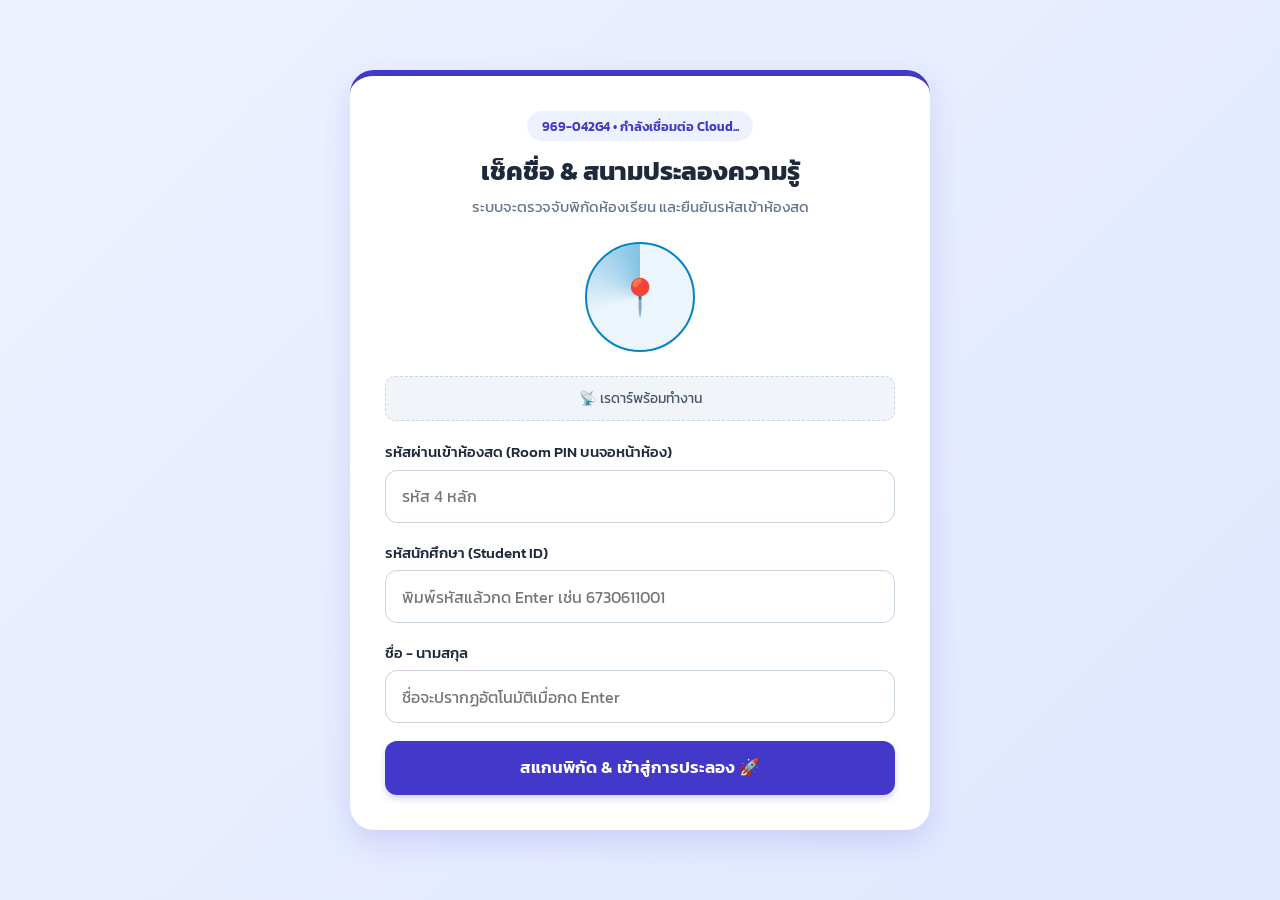
==== index.html @ 0206bb9b "Update index.html" ====
<!DOCTYPE html>
<html lang="th">
<head>
  <meta charset="UTF-8">
  <meta name="viewport" content="width=device-width, initial-scale=1.0">
  <title>AI Class Radar & Arena - 969-042G4</title>
  <link rel="preconnect" href="https://fonts.googleapis.com">
  <link rel="preconnect" href="https://fonts.gstatic.com" crossorigin>
  <link href="https://fonts.googleapis.com/css2?family=Kanit:wght@300;400;500;600;700;800&display=swap" rel="stylesheet">
  
  <style>
    :root {
      --primary: #4338CA;
      --secondary: #059669;
      --accent-amber: #D97706;
      --accent-cyan: #0284C7;
      --dark: #1E293B;
      --light-bg: #F8FAFC;
      --card-bg: #FFFFFF;
      --danger: #DC2626;
    }

    * { box-sizing: border-box; margin: 0; padding: 0; font-family: 'Kanit', sans-serif !important; }
    body {
      background: linear-gradient(135deg, #EEF2FF 0%, #E0E7FF 100%);
      color: var(--dark);
      min-height: 100vh;
      display: flex;
      justify-content: center;
      align-items: center;
      padding: 1.2rem;
    }

    .app-card {
      background: var(--card-bg);
      width: 100%;
      max-width: 580px;
      border-radius: 24px;
      padding: 2.2rem;
      box-shadow: 0 12px 30px rgba(67, 56, 202, 0.15);
      border-top: 6px solid var(--primary);
      text-align: center;
    }

    .badge {
      display: inline-block;
      font-size: 0.8rem;
      font-weight: 600;
      color: var(--primary);
      background: #EEF2FF;
      padding: 0.35rem 0.9rem;
      border-radius: 9999px;
      margin-bottom: 0.6rem;
    }

    h1 { font-size: 1.65rem; font-weight: 700; color: var(--dark); margin-bottom: 0.3rem; }
    p.subtitle { font-size: 0.95rem; color: #64748B; margin-bottom: 1.5rem; }

    .radar-box {
      position: relative;
      width: 110px;
      height: 110px;
      margin: 1rem auto 1.5rem;
      border-radius: 50%;
      background: rgba(2, 132, 199, 0.08);
      border: 2px solid var(--accent-cyan);
      display: flex;
      align-items: center;
      justify-content: center;
      overflow: hidden;
    }

    .radar-sweep {
      position: absolute;
      width: 100%;
      height: 100%;
      border-radius: 50%;
      background: conic-gradient(from 0deg, transparent 70%, rgba(2, 132, 199, 0.45) 100%);
      animation: sweep 2s linear infinite;
    }
    @keyframes sweep { 0% { transform: rotate(0deg); } 100% { transform: rotate(360deg); } }

    .radar-icon { font-size: 2.2rem; z-index: 2; }

    .form-group { margin-bottom: 1.1rem; text-align: left; }
    label { display: block; font-weight: 500; margin-bottom: 0.4rem; font-size: 0.95rem; }
    input[type="text"] {
      width: 100%;
      padding: 0.85rem 1rem;
      border: 1.5px solid #CBD5E1;
      border-radius: 12px;
      font-size: 1rem;
      outline: none;
      transition: all 0.2s;
    }
    input[type="text"]:focus { border-color: var(--primary); }

    .btn {
      width: 100%;
      padding: 0.9rem;
      background: var(--primary);
      color: white;
      border: none;
      border-radius: 12px;
      font-size: 1.05rem;
      font-weight: 600;
      cursor: pointer;
      transition: all 0.2s;
      box-shadow: 0 4px 6px rgba(67, 56, 202, 0.2);
    }
    .btn:hover { background: #3730A3; transform: translateY(-1px); }
    .btn-secondary { background: var(--secondary); }

    .geo-status {
      font-size: 0.88rem;
      padding: 0.7rem;
      border-radius: 10px;
      background: #F1F5F9;
      color: #475569;
      margin-bottom: 1.2rem;
      border: 1px dashed #CBD5E1;
    }

    .game-header {
      display: flex;
      justify-content: space-between;
      align-items: center;
      margin-bottom: 1.2rem;
      padding-bottom: 0.8rem;
      border-bottom: 1px solid #E2E8F0;
    }
    .timer { font-weight: 700; color: var(--accent-amber); font-size: 1.15rem; }
    .score-badge { background: #ECFDF5; color: var(--secondary); padding: 0.3rem 0.8rem; border-radius: 8px; font-weight: 600; }
    .question-box { font-size: 1.15rem; font-weight: 600; margin-bottom: 1.5rem; text-align: left; min-height: 3.5rem; }
    .options-grid { display: flex; flex-direction: column; gap: 0.8rem; }
    .opt-btn {
      background: #F8FAFC;
      border: 1.5px solid #E2E8F0;
      padding: 1rem;
      border-radius: 14px;
      font-size: 0.95rem;
      text-align: left;
      cursor: pointer;
      transition: all 0.15s;
    }
    .opt-btn:hover { border-color: var(--primary); background: #EEF2FF; }
    .opt-btn.correct { background: #DEF7EC; border-color: var(--secondary); color: #03543F; font-weight: 600; }
    .opt-btn.wrong { background: #FDE8E8; border-color: var(--danger); color: #9B1C1C; }

    .leaderboard-box {
      background: #F8FAFC;
      border-radius: 16px;
      padding: 1rem;
      margin: 1.2rem 0;
      border: 1.5px solid #E2E8F0;
      max-height: 240px;
      overflow-y: auto;
    }
    .rank-item {
      display: flex;
      justify-content: space-between;
      align-items: center;
      padding: 0.65rem 0.8rem;
      margin-bottom: 0.4rem;
      border-radius: 10px;
      background: white;
      border: 1px solid #E2E8F0;
      font-size: 0.9rem;
    }
    .rank-item.my-rank { background: #EEF2FF; border: 1.5px solid var(--primary); font-weight: 600; }

    .hidden { display: none !important; }
  </style>
</head>
<body>

  <div class="app-card">
    <!-- STEP 1 -->
    <div id="step-register">
      <div class="badge" id="currentSessionTag">969-042G4 • กำลังเชื่อมต่อ Cloud...</div>
      <h1>เช็คชื่อ & สนามประลองความรู้</h1>
      <p class="subtitle">ระบบจะตรวจจับพิกัดห้องเรียน และยืนยันรหัสเข้าห้องสด</p>

      <div class="radar-box">
        <div class="radar-sweep"></div>
        <div class="radar-icon">📍</div>
      </div>

      <div class="geo-status" id="geoStatus">กำลังเตรียมระบบเชื่อมโยงข้อมูล...</div>

      <div class="form-group">
        <label for="roomPin">รหัสผ่านเข้าห้องสด (Room PIN บนจอหน้าห้อง)</label>
        <input type="text" id="roomPin" placeholder="รหัส 4 หลัก" maxlength="4" inputmode="numeric" oninput="verifyRoomPinLive()">
        <small id="pinFeedback" style="display:block; margin-top:0.3rem; font-size:0.85rem; font-weight:500;"></small>
      </div>

      <div class="form-group">
        <label for="stuId">รหัสนักศึกษา (Student ID)</label>
        <input type="text" id="stuId" placeholder="พิมพ์รหัสแล้วกด Enter เช่น 6730611001" onkeydown="handleIdEnter(event)" oninput="autoFillName()" onblur="autoFillName()">
      </div>

      <div class="form-group">
        <label for="stuName">ชื่อ - นามสกุล</label>
        <input type="text" id="stuName" placeholder="ชื่อจะปรากฏอัตโนมัติเมื่อกด Enter" readonly>
      </div>

      <button class="btn" onclick="verifyAndStart()">สแกนพิกัด & เข้าสู่การประลอง 🚀</button>
    </div>

    <!-- STEP 2 -->
    <div id="step-quiz" class="hidden">
      <div class="game-header">
        <span id="stuInfoDisplay" style="font-weight: 500; font-size: 0.9rem; color:#64748B;"></span>
        <span class="timer" id="timer">⏱️ 15s</span>
      </div>
      
      <div style="display: flex; justify-content: space-between; margin-bottom: 0.5rem; font-size: 0.85rem; color:#64748B;">
        <span id="qCountDisplay">คำถาม 1/4</span>
        <span class="score-badge" id="scoreDisplay">คะแนนสะสม: 0</span>
      </div>

      <div class="question-box" id="questionText">กำลังโหลดข้อสอบ...</div>
      <div class="options-grid" id="optionsContainer"></div>
    </div>

    <!-- STEP 3 -->
    <div id="step-result" class="hidden">
      <div style="font-size: 2.8rem;">🏆</div>
      <h2 style="font-size: 1.5rem; color: var(--dark);">ยืนยันการเข้าเรียนสำเร็จ!</h2>
      <p class="subtitle" style="margin-bottom: 0.8rem;">คะแนนประจำคาบของคุณ: <strong id="myFinalScore" style="color: var(--primary); font-size: 1.3rem;"></strong></p>

      <h3 style="text-align: left; font-size: 1rem; color:#475569; margin-top: 1rem;">🔥 ตารางอันดับประจำคาบ (Live Leaderboard)</h3>
      <div class="leaderboard-box" id="leaderboardList"></div>

      <button class="btn btn-secondary" onclick="location.reload()">เสร็จสิ้น</button>
    </div>
  </div>

  <script>
    // *************************************************************
    // วาง Database URL ของ Firebase เดียวกับหน้าอาจารย์ (ต้องลงท้ายด้วย /)
    // *************************************************************
    const FIREBASE_DB_URL = "https://class-psu-default-rtdb.asia-southeast1.firebasedatabase.app/";

    // พิกัดห้องเรียน 6310 อาคาร 6 มหาวิทยาลัยสงขลานครินทร์ วิทยาเขตภูเก็ต
    // const TARGET_LOCATION = {
    //   lat: 7.893821,
    //   lng: 98.353005,
    //   radiusMeters: 90
    // };

    const TARGET_LOCATION = {
      lat: 7.9051,       // ละติจูด
      lng: 98.3749,      // ลองจิจูด
      radiusMeters: 3000    // รัศมีที่อนุญาต (120 เมตร ครอบคลุมพื้นที่อาคาร รพ.)
    };
    let clientIP = "กำลังดึงข้อมูล...";
    fetch('https://api.ipify.org?format=json')
      .then(res => res.json())
      .then(data => {
        clientIP = data.ip;
        document.getElementById('geoStatus').innerText = "📡 เรดาร์พร้อมทำงาน (IP: " + clientIP + ")";
      })
      .catch(() => {
        clientIP = "ไม่สามารถระบุได้";
        document.getElementById('geoStatus').innerText = "📡 เรดาร์พร้อมทำงาน";
      });

    let currentCloudPIN = "";
    let activeSessionKey = "Week 1 (16 ก.ย. 2569)";

    // ซิงก์ PIN และสัปดาห์ปัจจุบันจาก Cloud ตลอดเวลา
    function listenToCloudUpdates() {
      fetch(`${FIREBASE_DB_URL}current_pin.json`)
        .then(res => res.json())
        .then(pin => { currentCloudPIN = pin; })
        .catch(err => console.error(err));

      fetch(`${FIREBASE_DB_URL}current_session.json`)
        .then(res => res.json())
        .then(session => {
          if (session) {
            activeSessionKey = session;
            document.getElementById('currentSessionTag').innerText = `969-042G4 • ${activeSessionKey}`;
          }
        })
        .catch(err => console.error(err));
    }
    listenToCloudUpdates();
    setInterval(listenToCloudUpdates, 2000); // ดึงอัปเดตทุก 2 วินาที

    const studentRoster = {
      "6730611001": "คุณานนต์ แพใหญ่", "6730611002": "สุชัญญา หลายกิจวุฒิพันธ์", "6730611004": "ชนาภา อุดมทรัพย์",
      "6730611005": "จิรเมธ สุขลี่", "6730611006": "ธนกฤต จริยวัตกุล", "6730611007": "ภูริณัฐ มะนะโส",
      "6730611008": "ธนวัต เอกบุตร", "6730611009": "เบญญภา ทองขาว", "6730611010": "ณิชตา คำวาศรี",
      "6730611011": "เสาวลักษณ์ วรพงศ์วัฒน์", "6730611012": "ทักษิณารัตย์ พัฒสงค์", "6730611013": "โชติธนกฤต อารีมิตร",
      "6730611016": "ภูวเมศฐ์ พงศ์จารุวิชญ์", "6730611017": "กีรดิษ บุญสูง", "6730611019": "ศุภกร ทวีรัตน์",
      "6730611020": "ณัฐณิชา ศรีธรรม", "6730611021": "สงกรานต์ นนทามิตร", "6730611022": "สิรภัทร นวลแก้ว",
      "6730611023": "ธนกฤต ดวงแก้ว", "6730611024": "เจษฎา ถวิลถึง", "6730611027": "ธนกฤต คล้ายเเก้ว",
      "6730611028": "วาที คชลักษ์", "6730611029": "วิสุทธิ์ ณ พัทลุง", "6730611031": "ธนพัฒน์ แสนดี",
      "6730611032": "พิศุทธิ์ หิรัญจรัสพิวัฒน์", "6730611033": "ธนพล ถาวรมาศ", "6730611034": "ณัฐวดี โภคะศฤงคาร",
      "6730611035": "กรกฤต นวลละออง", "6730611036": "ธเนศ งามพสุธาดล", "6730611037": "ภัทรพล แซ่หลี",
      "6730611038": "นิธิทัต ตินตะชาติ", "6730611039": "กนิษฐ หิรัญคุปต์", "6730611043": "พลภัทร จันทรสุต",
      "6730611044": "วงศกร ศิริคณินทร์", "6730611045": "กิตติพัชญ์ เอกพงศ์วิทย์", "6730611046": "หทัยรัตน์ กิ่งแก้ว",
      "6730611047": "สิวารักษ์ เศษนาม", "6730611048": "ศุภกร แย้มวาจา", "6730611053": "นิจสิรี สุทธิเจริญ",
      "6730611054": "อริยะ แพงพา", "6730611055": "รพีภัทร อุตโม", "6730611056": "วศิน เลี่ยมแก้ว",
      "6730611057": "จักรีพร สุทธิชาติ", "6730611059": "พงศธร ฉิมล่องดำ", "6730611060": "ธวัลรัตน์ คำแหง",
      "6730611061": "ณัฐสิทธิ์ ทองจันทร์", "6730611062": "ณัฐพงศ์ ตันบำรุง", "6730611063": "เปมิกา สือสกุล",
      "6730611064": "ธนโชติ สุวรรณวงศ์", "6730611065": "ภควัฒน์ สะมาน", "6730611066": "ซอนญ่า ภักดี",
      "6730611068": "ฅมกริช พรมปาน", "6730611069": "ไกรสิทธิ์ พัฒโนภาษ", "6730611070": "ขัตติยานนท์ คัยนันท์",
      "6730611072": "ธันยพงศ์ ถิ่นสืบ", "6730611073": "ฐาปณีย์ รัตนจินดา", "6730611074": "ยุทธภูมิ เพชรบริสุทธิ์",
      "6730611075": "ธนชาติ เอ่งฉ้วน", "6730611076": "กันตภูมิ คงเจริญ", "6730611077": "วิชยุตม์ บุ้งทอง",
      "6730611078": "ณัฐภัทร แย้มแก้ว", "6730611080": "พุฒิพงศ์ เรืองอ่อน", "6730611083": "สรณ์สิริ รักไทย",
      "6730611085": "กันตินันท์ เนาวบุตร", "6730611086": "มูฮัมหมัดลุตฟี สีตีเล๊าะ"
    };

    const questions = [
      {
        q: "1. โครงสร้างความสัมพันธ์ของเทคโนโลยี AI ข้อใดเรียงลำดับจาก 'ขอบเขตใหญ่สุด ไปหา ซับเซตย่อยสุด' ได้ถูกต้อง?",
        options: [
          "Deep Learning (DL) ➔ Machine Learning (ML) ➔ Artificial Intelligence (AI)",
          "Artificial Intelligence (AI) ➔ Machine Learning (ML) ➔ Deep Learning (DL)",
          "Machine Learning (ML) ➔ Deep Learning (DL) ➔ Artificial Intelligence (AI)",
          "Artificial Intelligence (AI) ➔ Neural Networks ➔ Machine Learning (ML)"
        ],
        answer: 1
      },
      {
        q: "2. ข้อใดอธิบายความแตกต่างระหว่าง 'Traditional AI' กับ 'Generative AI' ได้ตรงจุดที่สุด?",
        options: [
          "Traditional AI สร้างรูปภาพได้ แต่ Generative AI ทำได้แค่วิเคราะห์ตัวเลข",
          "Traditional AI ต้องต่ออินเทอร์เน็ตตลอดเวลา แต่ Generative AI รันออฟไลน์ได้เสมอ",
          "Traditional AI เน้นวิเคราะห์และคาดการณ์จากข้อมูลเดิม ส่วน Generative AI เน้นสังเคราะห์และสร้างสรรค์เนื้อหาใหม่",
          "Traditional AI ทำงานเฉพาะบนหุ่นยนต์ ส่วน Generative AI ทำงานบนสมาร์ทโฟนเท่านั้น"
        ],
        answer: 2
      },
      {
        q: "3. อาการ 'AI Hallucination' คืออะไร และแนวทางแก้ไขที่ดีที่สุดสำหรับนักศึกษาคือข้อใด?",
        options: [
          "AI เกิดอาการแฮงก์เนื่องจากเซิร์ฟเวอร์ล่ม / ควรปิดแท็บแล้วเปิดใหม่",
          "AI ถูกไวรัสโจมตีจนตอบคำถามไม่ได้ / ควรเปลี่ยนไปใช้โมเดลเวอร์ชันเก่า",
          "AI ตอบข้อมูลเท็จหรือแต่งเรื่องขึ้นเองอย่างมั่นใจ / ต้องทำ Fact-Checking ตรวจสอบแหล่งอ้างอิงเสมอ",
          "AI ปฏิเสธที่จะตอบคำถามเกี่ยวกับเรื่องทั่วไป / ต้องพิมพ์ขอร้อง AI ซ้ำๆ"
        ],
        answer: 2
      },
      {
        q: "4. ตามกฎหมาย PDPA และจริยธรรมข้อมูล การกระทำใดถือเป็น 'ข้อห้ามร้ายแรง' เมื่อใช้งาน AI สาธารณะ (Public AI)?",
        options: [
          "การสั่งให้ AI ช่วยเกลาสำนวนภาษาอังกฤษในอีเมลสมัครงาน",
          "การป้อนข้อมูลเลขบัตรประชาชน รหัสผ่าน หรือประวัติการเงินส่วนบุคคลลงในช่อง Prompt",
          "การขอให้ AI ช่วยสรุปใจความสำคัญจากรายงานวิจัยที่เผยแพร่เป็นสาธารณะ",
          "การใช้ AI ช่วยระดมไอเดียตั้งชื่อโปรเจกต์กลุ่ม"
        ],
        answer: 1
      }
    ];

    let currentQ = 0;
    let score = 0;
    let timerInterval = null;
    let timeLeft = 15;
    let studentData = { id: '', name: '', score: 0, timestamp: '', distance: 0, ip: '' };

    function autoFillName() {
      const id = document.getElementById('stuId').value.trim();
      const nameInput = document.getElementById('stuName');

      if (studentRoster[id]) {
        nameInput.value = studentRoster[id];
        nameInput.readOnly = true;
        nameInput.style.backgroundColor = "#F1F5F9";
        return true;
      } else {
        nameInput.value = "";
        nameInput.readOnly = false;
        nameInput.style.backgroundColor = "#FFFFFF";
        return false;
      }
    }

    function handleIdEnter(event) {
      if (event.key === "Enter") {
        event.preventDefault();
        const isFound = autoFillName();
        if (isFound) {
          document.querySelector("#step-register .btn").focus();
        } else {
          alert("❌ ไม่พบรหัสนักศึกษานี้ในระบบรายวิชา กรุณาตรวจสอบอีกครั้งครับ");
        }
      }
    }

    function verifyRoomPinLive() {
      const pinInput = document.getElementById('roomPin');
      const feedback = document.getElementById('pinFeedback');
      const val = pinInput.value.trim();

      if (val.length < 4) {
        pinInput.style.borderColor = "#CBD5E1";
        pinInput.style.backgroundColor = "white";
        feedback.innerText = "";
        return false;
      }

      if (val === currentCloudPIN) {
        pinInput.style.borderColor = "var(--secondary)";
        pinInput.style.backgroundColor = "#DEF7EC";
        feedback.style.color = "var(--secondary)";
        feedback.innerText = "✓ รหัสห้องถูกต้อง พร้อมสแกนพิกัด";
        return true;
      } else {
        pinInput.style.borderColor = "var(--danger)";
        pinInput.style.backgroundColor = "#FDE8E8";
        feedback.style.color = "var(--danger)";
        feedback.innerText = "✗ รหัสไม่ถูกต้องหรือหมดอายุแล้ว (รีเซ็ตทุก 2 นาที)";
        return false;
      }
    }

    function calculateDistance(lat1, lon1, lat2, lon2) {
      const R = 6371e3;
      const φ1 = lat1 * Math.PI / 180;
      const φ2 = lat2 * Math.PI / 180;
      const Δφ = (lat2 - lat1) * Math.PI / 180;
      const Δλ = (lon2 - lon1) * Math.PI / 180;

      const a = Math.sin(Δφ/2) * Math.sin(Δφ/2) +
                Math.cos(φ1) * Math.cos(φ2) *
                Math.sin(Δλ/2) * Math.sin(Δλ/2);
      const c = 2 * Math.atan2(Math.sqrt(a), Math.sqrt(1-a));
      return R * c;
    }

    function sanitizeKey(key) {
      return key.replace(/[\.\#\$\[\]\/]/g, "_");
    }

    function verifyAndStart() {
      const pin = document.getElementById('roomPin').value.trim();
      const id = document.getElementById('stuId').value.trim();
      const name = document.getElementById('stuName').value.trim();

      if (pin !== currentCloudPIN) {
        alert("❌ รหัส Room PIN ไม่ถูกต้องหรือหมดอายุแล้ว! (ดูรหัสสดบนจอหน้าห้อง)");
        return;
      }
      if (!id || !name) {
        alert("กรุณากรอกรหัสนักศึกษาและตรวจสอบชื่อให้ครบถ้วน");
        return;
      }

      const safeSession = sanitizeKey(activeSessionKey);

      // เช็คการส่งซ้ำบน Cloud
      fetch(`${FIREBASE_DB_URL}attendance/${safeSession}/${id}.json`)
        .then(res => res.json())
        .then(record => {
          if (record) {
            alert(`⚠️ รหัสนักศึกษานี้ได้ทำการเช็คชื่อใน ${activeSessionKey} ไปแล้ว!`);
            return;
          }
          startGPSVerification(id, name);
        });
    }

    function startGPSVerification(id, name) {
      const statusBox = document.getElementById('geoStatus');
      statusBox.innerText = "📡 กำลังเชื่อมต่อดาวเทียม GPS เพื่อยืนยันพิกัดห้องเรียน...";

      if (!navigator.geolocation) {
        alert("อุปกรณ์ของคุณไม่รองรับ Geolocation");
        return;
      }

      navigator.geolocation.getCurrentPosition(
        (position) => {
          const userLat = position.coords.latitude;
          const userLng = position.coords.longitude;
          const distance = calculateDistance(userLat, userLng, TARGET_LOCATION.lat, TARGET_LOCATION.lng);
          
          studentData.distance = Math.round(distance);

          if (distance > TARGET_LOCATION.radiusMeters) {
            statusBox.innerHTML = `❌ <strong>คุณอยู่นอกพื้นที่ห้องเรียน!</strong> (ห่างไป ${Math.round(distance)} ม.) ระบบไม่อนุญาตให้เช็คชื่อแทนกัน`;
            statusBox.style.color = "var(--danger)";
            return;
          }

          studentData.id = id;
          studentData.name = name;
          studentData.timestamp = new Date().toLocaleTimeString('th-TH', { hour: '2-digit', minute: '2-digit', hour12: false });
          studentData.ip = clientIP;

          document.getElementById('step-register').classList.add('hidden');
          document.getElementById('step-quiz').classList.remove('hidden');
          document.getElementById('stuInfoDisplay').innerText = `${id} : ${name}`;
          loadQuestion();
        },
        (error) => {
          statusBox.innerText = "❌ กรุณากด 'อนุญาต (Allow)' ให้เข้าถึงตำแหน่ง GPS ของอุปกรณ์";
          statusBox.style.color = "var(--danger)";
        },
        { enableHighAccuracy: true, timeout: 10000 }
      );
    }

    function loadQuestion() {
      if (currentQ >= questions.length) {
        finishGame();
        return;
      }

      clearInterval(timerInterval);
      timeLeft = 15;
      document.getElementById('timer').innerText = `⏱️ ${timeLeft}s`;
      document.getElementById('qCountDisplay').innerText = `คำถาม ${currentQ + 1}/${questions.length}`;
      document.getElementById('scoreDisplay').innerText = `คะแนนสะสม: ${score}`;
      
      const q = questions[currentQ];
      document.getElementById('questionText').innerText = q.q;

      const container = document.getElementById('optionsContainer');
      container.innerHTML = '';

      q.options.forEach((opt, idx) => {
        const btn = document.createElement('button');
        btn.className = 'opt-btn';
        btn.innerText = `${String.fromCharCode(65 + idx)}. ${opt}`;
        btn.onclick = () => selectOption(idx, btn);
        container.appendChild(btn);
      });

      timerInterval = setInterval(() => {
        timeLeft--;
        document.getElementById('timer').innerText = `⏱️ ${timeLeft}s`;
        if (timeLeft <= 0) {
          clearInterval(timerInterval);
          highlightAndNext(-1, null);
        }
      }, 1000);
    }

    function selectOption(selectedIndex, btnElement) {
      clearInterval(timerInterval);
      highlightAndNext(selectedIndex, btnElement);
    }

    function highlightAndNext(selectedIndex, btnElement) {
      const correctIndex = questions[currentQ].answer;
      const allBtns = document.querySelectorAll('.opt-btn');

      allBtns.forEach((b, idx) => {
        b.disabled = true;
        if (idx === correctIndex) b.classList.add('correct');
      });

      if (selectedIndex === correctIndex) {
        score += (10 + timeLeft);
      } else if (btnElement) {
        btnElement.classList.add('wrong');
      }

      document.getElementById('scoreDisplay').innerText = `คะแนนสะสม: ${score}`;

      setTimeout(() => {
        currentQ++;
        loadQuestion();
      }, 1200);
    }

    function finishGame() {
      studentData.score = score;
      const safeSession = sanitizeKey(activeSessionKey);

      // ส่งผลคะแนนขึ้น Cloud ทันที
      fetch(`${FIREBASE_DB_URL}attendance/${safeSession}/${studentData.id}.json`, {
        method: "PUT",
        body: JSON.stringify(studentData)
      })
      .then(() => fetchLeaderboard(safeSession))
      .catch(err => console.error(err));

      document.getElementById('step-quiz').classList.add('hidden');
      document.getElementById('step-result').classList.remove('hidden');
      document.getElementById('myFinalScore').innerText = `${score} แต้ม`;
    }

    function fetchLeaderboard(safeSession) {
      fetch(`${FIREBASE_DB_URL}attendance/${safeSession}.json`)
        .then(res => res.json())
        .then(records => {
          if (!records) return;
          const list = Object.values(records);
          list.sort((a, b) => b.score - a.score);
          renderLeaderboard(list);
        });
    }

    function renderLeaderboard(logs) {
      const listContainer = document.getElementById('leaderboardList');
      listContainer.innerHTML = '';

      logs.slice(0, 10).forEach((item, index) => {
        const div = document.createElement('div');
        const isMe = item.id === studentData.id;
        div.className = `rank-item ${isMe ? 'my-rank' : ''}`;

        let medal = `#${index + 1}`;
        if (index === 0) medal = '🥇';
        if (index === 1) medal = '🥈';
        if (index === 2) medal = '🥉';

        div.innerHTML = `
          <div style="display: flex; align-items: center; gap: 0.6rem;">
            <span style="width:24px; font-weight:700;">${medal}</span>
            <span>${item.name} ${isMe ? '<small>(คุณ)</small>' : ''}</span>
          </div>
          <span style="font-weight: 700; color: var(--primary);">${item.score} แต้ม</span>
        `;
        listContainer.appendChild(div);
      });
    }
  </script>
</body>
</html>
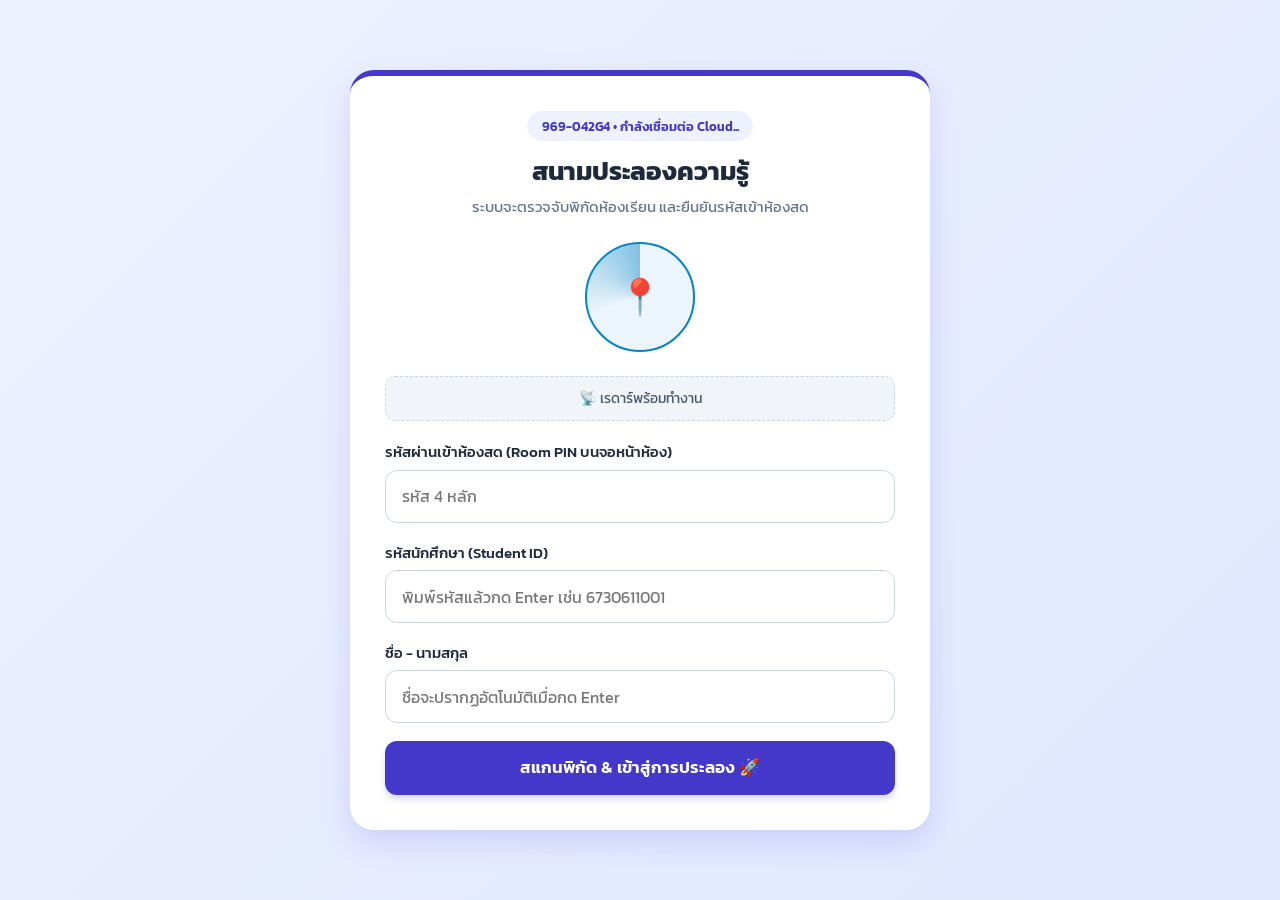
==== commit b0ed1c90: "Update index.html" ====
--- a/index.html
+++ b/index.html
@@ -178,7 +178,7 @@
     <!-- STEP 1 -->
     <div id="step-register">
       <div class="badge" id="currentSessionTag">969-042G4 • กำลังเชื่อมต่อ Cloud...</div>
-      <h1>เช็คชื่อ & สนามประลองความรู้</h1>
+      <h1>สนามประลองความรู้</h1>
       <p class="subtitle">ระบบจะตรวจจับพิกัดห้องเรียน และยืนยันรหัสเข้าห้องสด</p>
 
       <div class="radar-box">
@@ -314,49 +314,152 @@
       "6730611085": "กันตินันท์ เนาวบุตร", "6730611086": "มูฮัมหมัดลุตฟี สีตีเล๊าะ"
     };
 
+    // const questions = [
+    //   {
+    //     q: "1. โครงสร้างความสัมพันธ์ของเทคโนโลยี AI ข้อใดเรียงลำดับจาก 'ขอบเขตใหญ่สุด ไปหา ซับเซตย่อยสุด' ได้ถูกต้อง?",
+    //     options: [
+    //       "Deep Learning (DL) ➔ Machine Learning (ML) ➔ Artificial Intelligence (AI)",
+    //       "Artificial Intelligence (AI) ➔ Machine Learning (ML) ➔ Deep Learning (DL)",
+    //       "Machine Learning (ML) ➔ Deep Learning (DL) ➔ Artificial Intelligence (AI)",
+    //       "Artificial Intelligence (AI) ➔ Neural Networks ➔ Machine Learning (ML)"
+    //     ],
+    //     answer: 1
+    //   },
+    //   {
+    //     q: "2. ข้อใดอธิบายความแตกต่างระหว่าง 'Traditional AI' กับ 'Generative AI' ได้ตรงจุดที่สุด?",
+    //     options: [
+    //       "Traditional AI สร้างรูปภาพได้ แต่ Generative AI ทำได้แค่วิเคราะห์ตัวเลข",
+    //       "Traditional AI ต้องต่ออินเทอร์เน็ตตลอดเวลา แต่ Generative AI รันออฟไลน์ได้เสมอ",
+    //       "Traditional AI เน้นวิเคราะห์และคาดการณ์จากข้อมูลเดิม ส่วน Generative AI เน้นสังเคราะห์และสร้างสรรค์เนื้อหาใหม่",
+    //       "Traditional AI ทำงานเฉพาะบนหุ่นยนต์ ส่วน Generative AI ทำงานบนสมาร์ทโฟนเท่านั้น"
+    //     ],
+    //     answer: 2
+    //   },
+    //   {
+    //     q: "3. อาการ 'AI Hallucination' คืออะไร และแนวทางแก้ไขที่ดีที่สุดสำหรับนักศึกษาคือข้อใด?",
+    //     options: [
+    //       "AI เกิดอาการแฮงก์เนื่องจากเซิร์ฟเวอร์ล่ม / ควรปิดแท็บแล้วเปิดใหม่",
+    //       "AI ถูกไวรัสโจมตีจนตอบคำถามไม่ได้ / ควรเปลี่ยนไปใช้โมเดลเวอร์ชันเก่า",
+    //       "AI ตอบข้อมูลเท็จหรือแต่งเรื่องขึ้นเองอย่างมั่นใจ / ต้องทำ Fact-Checking ตรวจสอบแหล่งอ้างอิงเสมอ",
+    //       "AI ปฏิเสธที่จะตอบคำถามเกี่ยวกับเรื่องทั่วไป / ต้องพิมพ์ขอร้อง AI ซ้ำๆ"
+    //     ],
+    //     answer: 2
+    //   },
+    //   {
+    //     q: "4. ตามกฎหมาย PDPA และจริยธรรมข้อมูล การกระทำใดถือเป็น 'ข้อห้ามร้ายแรง' เมื่อใช้งาน AI สาธารณะ (Public AI)?",
+    //     options: [
+    //       "การสั่งให้ AI ช่วยเกลาสำนวนภาษาอังกฤษในอีเมลสมัครงาน",
+    //       "การป้อนข้อมูลเลขบัตรประชาชน รหัสผ่าน หรือประวัติการเงินส่วนบุคคลลงในช่อง Prompt",
+    //       "การขอให้ AI ช่วยสรุปใจความสำคัญจากรายงานวิจัยที่เผยแพร่เป็นสาธารณะ",
+    //       "การใช้ AI ช่วยระดมไอเดียตั้งชื่อโปรเจกต์กลุ่ม"
+    //     ],
+    //     answer: 1
+    //   }
+    // ];
+
     const questions = [
       {
-        q: "1. โครงสร้างความสัมพันธ์ของเทคโนโลยี AI ข้อใดเรียงลำดับจาก 'ขอบเขตใหญ่สุด ไปหา ซับเซตย่อยสุด' ได้ถูกต้อง?",
-        options: [
-          "Deep Learning (DL) ➔ Machine Learning (ML) ➔ Artificial Intelligence (AI)",
-          "Artificial Intelligence (AI) ➔ Machine Learning (ML) ➔ Deep Learning (DL)",
-          "Machine Learning (ML) ➔ Deep Learning (DL) ➔ Artificial Intelligence (AI)",
-          "Artificial Intelligence (AI) ➔ Neural Networks ➔ Machine Learning (ML)"
-        ],
-        answer: 1
-      },
-      {
-        q: "2. ข้อใดอธิบายความแตกต่างระหว่าง 'Traditional AI' กับ 'Generative AI' ได้ตรงจุดที่สุด?",
-        options: [
-          "Traditional AI สร้างรูปภาพได้ แต่ Generative AI ทำได้แค่วิเคราะห์ตัวเลข",
-          "Traditional AI ต้องต่ออินเทอร์เน็ตตลอดเวลา แต่ Generative AI รันออฟไลน์ได้เสมอ",
-          "Traditional AI เน้นวิเคราะห์และคาดการณ์จากข้อมูลเดิม ส่วน Generative AI เน้นสังเคราะห์และสร้างสรรค์เนื้อหาใหม่",
-          "Traditional AI ทำงานเฉพาะบนหุ่นยนต์ ส่วน Generative AI ทำงานบนสมาร์ทโฟนเท่านั้น"
-        ],
-        answer: 2
-      },
-      {
-        q: "3. อาการ 'AI Hallucination' คืออะไร และแนวทางแก้ไขที่ดีที่สุดสำหรับนักศึกษาคือข้อใด?",
-        options: [
-          "AI เกิดอาการแฮงก์เนื่องจากเซิร์ฟเวอร์ล่ม / ควรปิดแท็บแล้วเปิดใหม่",
-          "AI ถูกไวรัสโจมตีจนตอบคำถามไม่ได้ / ควรเปลี่ยนไปใช้โมเดลเวอร์ชันเก่า",
-          "AI ตอบข้อมูลเท็จหรือแต่งเรื่องขึ้นเองอย่างมั่นใจ / ต้องทำ Fact-Checking ตรวจสอบแหล่งอ้างอิงเสมอ",
-          "AI ปฏิเสธที่จะตอบคำถามเกี่ยวกับเรื่องทั่วไป / ต้องพิมพ์ขอร้อง AI ซ้ำๆ"
-        ],
-        answer: 2
-      },
-      {
-        q: "4. ตามกฎหมาย PDPA และจริยธรรมข้อมูล การกระทำใดถือเป็น 'ข้อห้ามร้ายแรง' เมื่อใช้งาน AI สาธารณะ (Public AI)?",
-        options: [
-          "การสั่งให้ AI ช่วยเกลาสำนวนภาษาอังกฤษในอีเมลสมัครงาน",
-          "การป้อนข้อมูลเลขบัตรประชาชน รหัสผ่าน หรือประวัติการเงินส่วนบุคคลลงในช่อง Prompt",
-          "การขอให้ AI ช่วยสรุปใจความสำคัญจากรายงานวิจัยที่เผยแพร่เป็นสาธารณะ",
-          "การใช้ AI ช่วยระดมไอเดียตั้งชื่อโปรเจกต์กลุ่ม"
-        ],
-        answer: 1
+        q: "1. คำว่า 'AI' ย่อมาจากคำศัพท์ภาษาอังกฤษในข้อใด?",
+        options: [
+          "Applied Interface",
+          "Automated Internet",
+          "Advanced Information",
+          "Artificial Intelligence"
+        ],
+        answer: 3 // ข้อ D
+      },
+      {
+        q: "2. ข้อใดจัดเป็นคุณสมบัติเด่นของ 'Generative AI' ที่ต่างจาก AI แบบดั้งเดิม?",
+        options: [
+          "การคำนวณและบันทึกบัญชีรายรับรายจ่าย",
+          "การเชื่อมต่อดาวเทียมบอกพิกัด",
+          "การสแกนและกำจัดไวรัสคอมพิวเตอร์",
+          "การสังเคราะห์และสร้างสรรค์เนื้อหาใหม่"
+        ],
+        answer: 3 // ข้อ D
+      },
+      {
+        q: "3. ข้อความคำสั่งที่ผู้ใช้งานป้อนให้กับ AI เพื่อให้ทำงานตามต้องการเรียกว่าอะไร?",
+        options: [
+          "Patch",
+          "Prompt",
+          "Plugin",
+          "Packet"
+        ],
+        answer: 1 // ข้อ B
+      },
+      {
+        q: "4. เครื่องมือ AI ในข้อใดเป็นที่นิยมใช้ในการสร้างรูปภาพจากข้อความบรรยาย?",
+        options: [
+          "Notion AI",
+          "Grammarly",
+          "Midjourney",
+          "Google Translate"
+        ],
+        answer: 2 // ข้อ C
+      },
+      {
+        q: "5. ปรากฏการณ์ที่ AI ตอบข้อมูลเท็จหรือแต่งเรื่องขึ้นมาอย่างมั่นใจ เรียกว่าอะไร?",
+        options: [
+          "AI Hallucination",
+          "System Downtime",
+          "Cache Overflow",
+          "Cyber Attack"
+        ],
+        answer: 0 // ข้อ A
+      },
+      {
+        q: "6. เมื่อได้รับข้อมูลเชิงวิชาการหรือสถิติจาก AI ผู้ใช้งานควรปฏิบัติตามข้อใดเป็นอันดับแรก?",
+        options: [
+          "คัดลอกลงในเอกสารรายงานทันที",
+          "ลบประวัติการสนทนาทั้งหมดทิ้ง",
+          "แชร์ข้อมูลลงบนโซเชียลมีเดีย",
+          "ตรวจสอบความถูกต้องจากแหล่งอ้างอิงจริง"
+        ],
+        answer: 3 // ข้อ D
+      },
+      {
+        q: "7. ข้อมูลประเภทใดที่ไม่ควรป้อนลงในระบบ AI สาธารณะอย่างเด็ดขาดตามกฎหมาย PDPA?",
+        options: [
+          "รหัสผ่านและเลขบัตรประชาชน",
+          "หัวข้อบทความทั่วไป",
+          "คำศัพท์ภาษาต่างประเทศ",
+          "ชื่อสูตรอาหารโบราณ"
+        ],
+        answer: 0 // ข้อ A
+      },
+      {
+        q: "8. ข้อใดจัดเป็นแนวทางการเขียน Prompt ที่ช่วยให้ AI ตอบได้ตรงจุดและมีประสิทธิภาพที่สุด?",
+        options: [
+          "ระบุบทบาท บริบท และรูปแบบผลลัพธ์",
+          "ใช้คำสั่งสั้นที่สุดเพียงคำเดียว",
+          "พิมพ์ข้อความเดิมซ้ำๆ หลายครั้ง",
+          "ใช้ประโยคกำกวมไม่ระบุเป้าหมาย"
+        ],
+        answer: 0 // ข้อ A
+      },
+      {
+        q: "9. งานในชีวิตประจำวันข้อใดที่เหมาะสมกับการนำ AI มาช่วยประหยัดเวลามากที่สุด?",
+        options: [
+          "การลงนามรับรองเอกสารทางกฎหมาย",
+          "การตัดสินใจอนุมัติเงินกู้แทนเจ้าหน้าที่",
+          "การสรุปใจความสำคัญจากบทความขนาดยาว",
+          "การตรวจวินิจฉัยโรคและสั่งจ่ายยาโดยตรง"
+        ],
+        answer: 2 // ข้อ C
+      },
+      {
+        q: "10. หลักการใช้งาน AI อย่างมีจริยธรรมในการเรียนและการทำงาน ควรยึดถือแนวทางใด?",
+        options: [
+          "ใช้เป็นผู้ช่วยคิดควบคู่กับการตรวจสอบ",
+          "ให้ AI รับผิดชอบผลลัพธ์งานแทนตนเอง",
+          "หลีกเลี่ยงการใช้เทคโนโลยีทุกกรณี",
+          "คัดลอกงาน AI มาส่งโดยไม่อ้างอิง"
+        ],
+        answer: 0 // ข้อ A
       }
     ];
-
+    
     let currentQ = 0;
     let score = 0;
     let timerInterval = null;
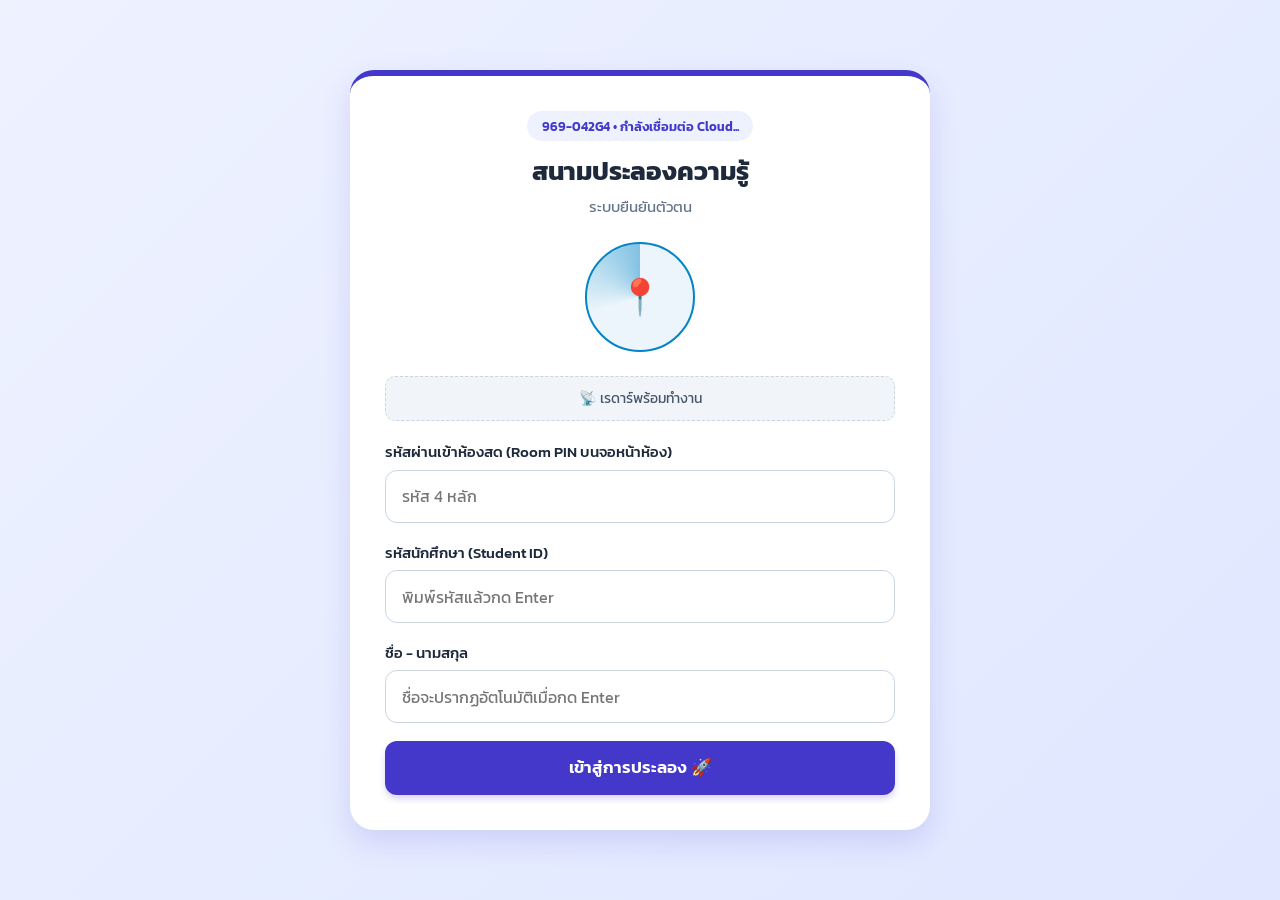
==== commit d9378b4b: "Update index.html" ====
--- a/index.html
+++ b/index.html
@@ -3,7 +3,7 @@
 <head>
   <meta charset="UTF-8">
   <meta name="viewport" content="width=device-width, initial-scale=1.0">
-  <title>AI Class Radar & Arena - 969-042G4</title>
+  <title>AI Class - 969-042G4</title>
   <link rel="preconnect" href="https://fonts.googleapis.com">
   <link rel="preconnect" href="https://fonts.gstatic.com" crossorigin>
   <link href="https://fonts.googleapis.com/css2?family=Kanit:wght@300;400;500;600;700;800&display=swap" rel="stylesheet">
@@ -179,7 +179,7 @@
     <div id="step-register">
       <div class="badge" id="currentSessionTag">969-042G4 • กำลังเชื่อมต่อ Cloud...</div>
       <h1>สนามประลองความรู้</h1>
-      <p class="subtitle">ระบบจะตรวจจับพิกัดห้องเรียน และยืนยันรหัสเข้าห้องสด</p>
+      <p class="subtitle">ระบบยืนยันตัวตน</p>
 
       <div class="radar-box">
         <div class="radar-sweep"></div>
@@ -196,7 +196,7 @@
 
       <div class="form-group">
         <label for="stuId">รหัสนักศึกษา (Student ID)</label>
-        <input type="text" id="stuId" placeholder="พิมพ์รหัสแล้วกด Enter เช่น 6730611001" onkeydown="handleIdEnter(event)" oninput="autoFillName()" onblur="autoFillName()">
+        <input type="text" id="stuId" placeholder="พิมพ์รหัสแล้วกด Enter" onkeydown="handleIdEnter(event)" oninput="autoFillName()" onblur="autoFillName()">
       </div>
 
       <div class="form-group">
@@ -204,7 +204,7 @@
         <input type="text" id="stuName" placeholder="ชื่อจะปรากฏอัตโนมัติเมื่อกด Enter" readonly>
       </div>
 
-      <button class="btn" onclick="verifyAndStart()">สแกนพิกัด & เข้าสู่การประลอง 🚀</button>
+      <button class="btn" onclick="verifyAndStart()">เข้าสู่การประลอง 🚀</button>
     </div>
 
     <!-- STEP 2 -->
@@ -215,7 +215,7 @@
       </div>
       
       <div style="display: flex; justify-content: space-between; margin-bottom: 0.5rem; font-size: 0.85rem; color:#64748B;">
-        <span id="qCountDisplay">คำถาม 1/4</span>
+        <span id="qCountDisplay">คำถาม 1/10</span>
         <span class="score-badge" id="scoreDisplay">คะแนนสะสม: 0</span>
       </div>
 
